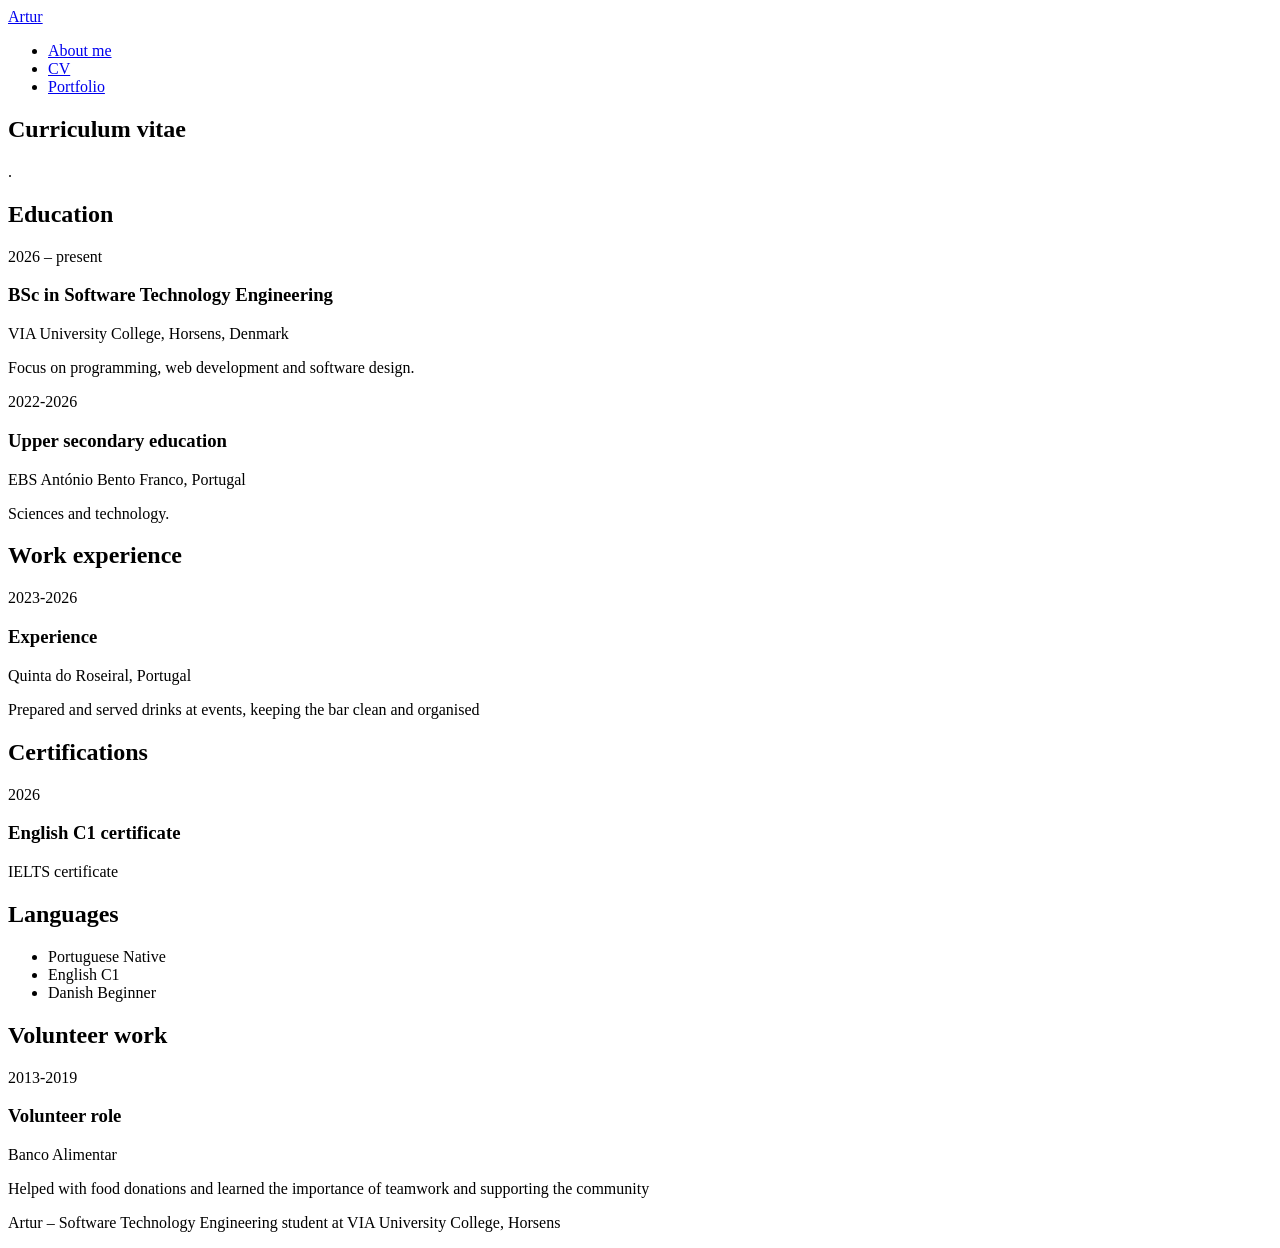
==== cv.html @ bfa625da "Add files via upload" ====
<!DOCTYPE html>
<html lang="en">
<head>
  <meta charset="utf-8">
  <meta name="viewport" content="width=device-width, initial-scale=1">
  <title>CV | Artur</title>
  <meta name="description" content="Education, experience, certifications, languages and volunteer work.">
  <link rel="stylesheet" href="css/styles.css">
</head>
<body>
  <header class="site-header">
 <div class="tile-band" aria-hidden="true"></div>
 <div class="header-inner">
 <a class="site-name" href="about-me.html">Artur</a>
 <nav aria-label="Main navigation">
 <ul class="nav-list">
 <li><a href="about-me.html">About me</a></li>
 <li><a href="cv.html" aria-current="page">CV</a></li>
   <li><a href="portfolio.html">Portfolio</a></li>
 </ul>
 </nav>
  </div>
  </header>
  <main>
   <section class="page-intro">
 <h1>Curriculum vitae</h1>
 <p class="lead">.</p>
    </section>
 <section class="cv-section" aria-labelledby="education">
 <h2 id="education">Education</h2>
 <article class="cv-entry">
 <p class="cv-date">2026 &ndash; present</p>
<div> <h3>BSc in Software Technology Engineering</h3>
<p class="cv-place">VIA University College, Horsens, Denmark</p>
 <p>Focus on programming, web development and software design.</p>
</div>
</article>
 <article class="cv-entry">
 <p class="cv-date">2022-2026</p>
 <div>
 <h3>Upper secondary education</h3>
 <p class="cv-place">EBS António Bento Franco, Portugal</p>
 <p>Sciences and technology.</p>
  </div>
 </article>
  </section>
 <section class="cv-section" aria-labelledby="experience">
 <h2 id="experience">Work experience</h2>
 <article class="cv-entry">
  <p class="cv-date">2023-2026</p>
  <div>
 <h3>Experience</h3>
 <p class="cv-place">Quinta do Roseiral, Portugal</p>
 <p>Prepared and served drinks at events, keeping the bar clean and organised</p>
   </div>
 </article>
  </section>

   <section class="cv-section" aria-labelledby="certifications">
  <h2 id="certifications">Certifications</h2>
 <article class="cv-entry">
  <p class="cv-date">2026</p>
  <div>
  <h3>English C1 certificate</h3>
 <p class="cv-place">IELTS certificate</p>
</div>
</article>
 </section>

<section class="cv-section" aria-labelledby="languages">
 <h2 id="languages">Languages</h2>
  <ul class="skill-list">
  <li>Portuguese <span>Native</span></li>
 <li>English <span>C1</span></li>
 <li>Danish <span>Beginner</span></li>
      </ul>
    </section>

<section class="cv-section" aria-labelledby="volunteering">
 <h2 id="volunteering">Volunteer work</h2>
 <article class="cv-entry">
 <p class="cv-date">2013-2019</p>
  <div>
  <h3>Volunteer role</h3>
 <p class="cv-place">Banco Alimentar</p>
 <p>Helped with food donations and learned the importance of teamwork and supporting the community</p>
 </div>
</article>
</section>
  </main>
  <footer class="site-footer">
    <p>Artur &ndash; Software Technology Engineering student at VIA University College, Horsens</p>
  </footer>
</body>
</html>
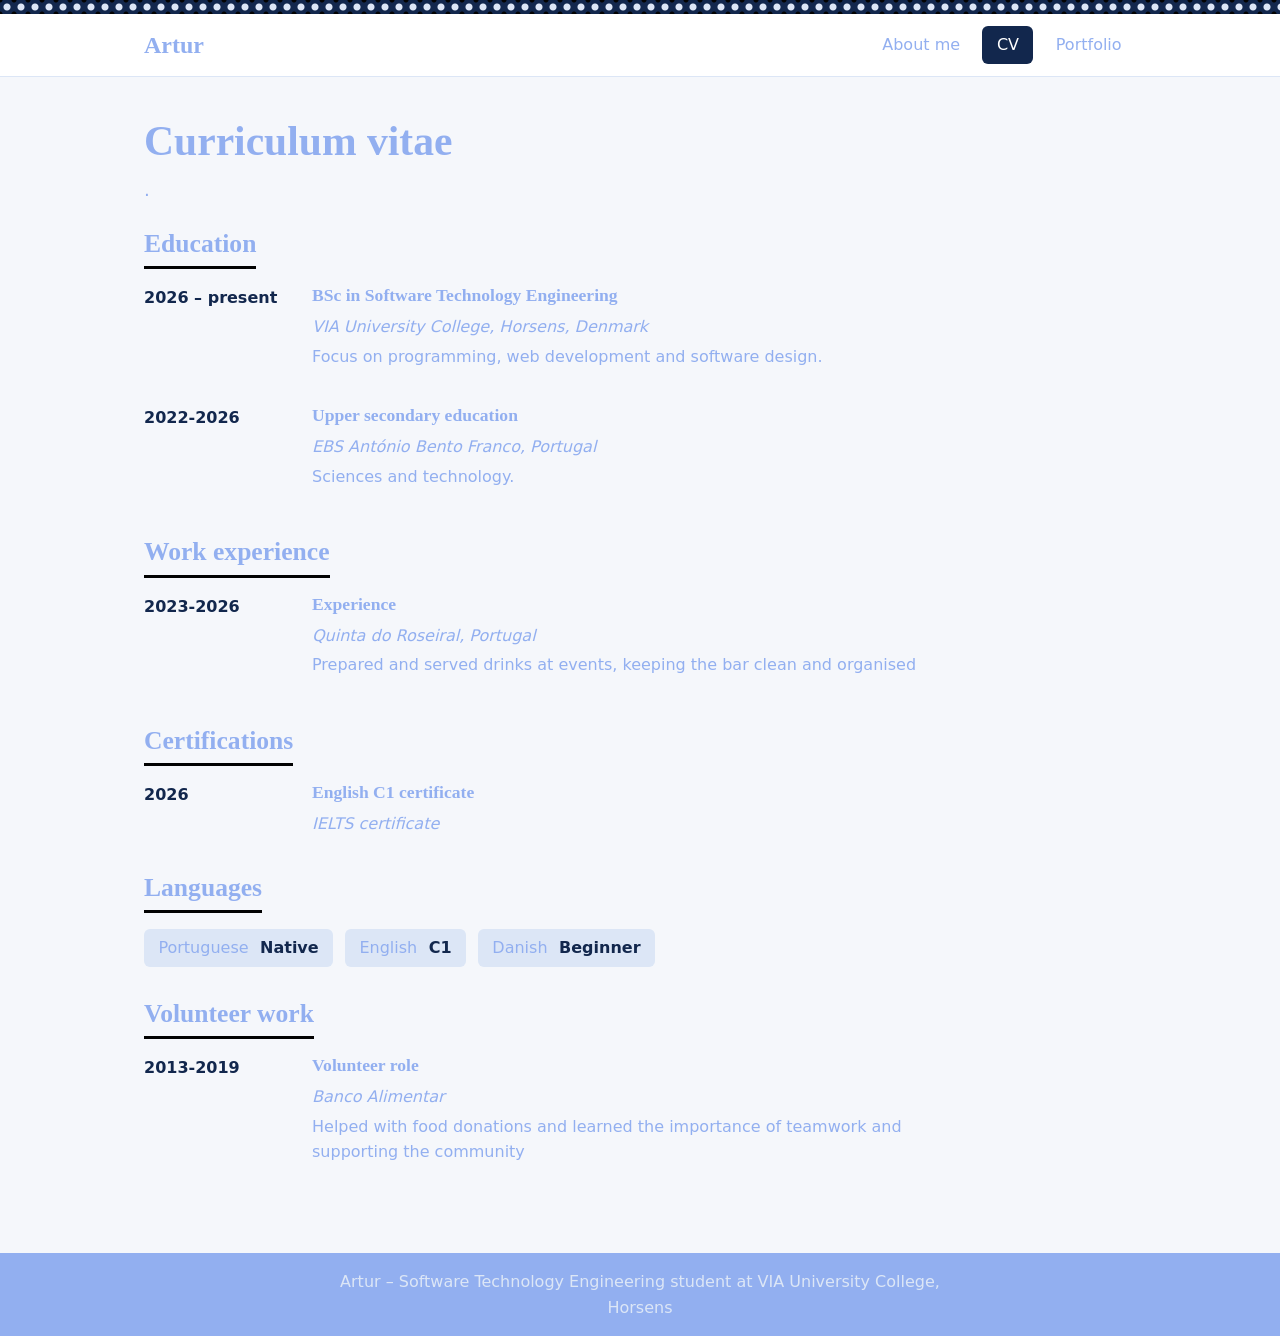
==== commit 66593fda: "Add files via upload" ====
--- a/cv.html
+++ b/cv.html
@@ -5,7 +5,7 @@
   <meta name="viewport" content="width=device-width, initial-scale=1">
   <title>CV | Artur</title>
   <meta name="description" content="Education, experience, certifications, languages and volunteer work.">
-  <link rel="stylesheet" href="css/styles.css">
+  <link rel="stylesheet" href="styles.css">
 </head>
 <body>
   <header class="site-header">
--- a/styles.css
+++ b/styles.css
@@ -0,0 +1,278 @@
+
+:root {
+  --paper: #f5f7fb;
+  --ink: #92aff0;
+  --azulejo: #12274d;
+  --tile: #dce6f6;
+  --marigold: #020202;
+  --white: #ffffff;
+  --radius: 6px;
+  --space: 1rem;
+}
+
+*,
+*::before,
+*::after {
+  box-sizing: border-box;
+}
+
+body {
+  margin: 0;
+  background: var(--paper);
+  color: var(--ink);
+  font-family: system-ui, -apple-system, "Segoe UI", Roboto, sans-serif;
+  font-size: 1rem;
+  line-height: 1.6;
+  display: flex;
+  flex-direction: column;
+  min-height: 100vh;
+}
+
+h1,
+h2,
+h3 {
+  font-family: Georgia, "Times New Roman", serif;
+  line-height: 1.2;
+  margin: 0 0 0.5rem;
+}
+
+h1 { font-size: 2rem; }
+h2 { font-size: 1.4rem; }
+h3 { font-size: 1.1rem; }
+
+p { margin: 0 0 var(--space); max-width: 65ch; }
+img { max-width: 100%; height: auto; display: block; }
+
+a { color: var(--azulejo); }
+a:focus-visible {
+  outline: 3px solid var(--marigold);
+  outline-offset: 2px;
+}
+
+.lead { font-size: 1.15rem; }
+
+/* ---------- Header and navigation (Flexbox) ---------- */
+.tile-band {
+  height: 14px;
+  background-color: var(--azulejo);
+  background-image:
+    radial-gradient(circle, var(--tile) 3px, transparent 4px),
+    radial-gradient(circle, var(--marigold) 2px, transparent 3px);
+  background-size: 14px 14px, 14px 14px;
+  background-position: 0 0, 7px 7px;
+}
+
+.site-header {
+  background: var(--white);
+  border-bottom: 1px solid var(--tile);
+}
+
+.header-inner {
+  display: flex;
+  flex-direction: column;
+  align-items: center;
+  gap: 0.5rem;
+  padding: 0.75rem var(--space);
+  max-width: 64rem;
+  margin: 0 auto;
+}
+
+.site-name {
+  font-family: Georgia, "Times New Roman", serif;
+  font-size: 1.5rem;
+  font-weight: bold;
+  color: var(--ink);
+  text-decoration: none;
+}
+
+.nav-list {
+  display: flex;
+  flex-wrap: wrap;
+  justify-content: center;
+  gap: 0.5rem;
+  list-style: none;
+  margin: 0;
+  padding: 0;
+}
+
+.nav-list a {
+  display: block;
+  padding: 0.4rem 0.9rem;
+  border-radius: var(--radius);
+  color: var(--ink);
+  text-decoration: none;
+}
+
+.nav-list a:hover { background: var(--tile); }
+
+.nav-list a[aria-current="page"] {
+  background: var(--azulejo);
+  color: var(--white);
+}
+
+/* ---------- Layout ---------- */
+main {
+  flex: 1;
+  width: 100%;
+  max-width: 64rem;
+  margin: 0 auto;
+  padding: 1.5rem var(--space) 2.5rem;
+}
+
+.page-intro { margin-bottom: 1.5rem; }
+
+.button {
+  display: inline-block;
+  padding: 0.6rem 1.2rem;
+  background: var(--marigold);
+  color: var(--ink);
+  font-weight: bold;
+  text-decoration: none;
+  border-radius: var(--radius);
+}
+
+.button:hover { background: var(--ink); color: var(--white); }
+
+/* ---------- About me ---------- */
+.hero {
+  display: flex;
+  flex-direction: column;
+  align-items: center;
+  gap: 1.5rem;
+  margin-bottom: 2rem;
+}
+
+.portrait {
+  margin: 0;
+  width: 12rem;
+  border: 6px solid var(--white);
+  border-radius: 50%;
+  overflow: hidden;
+  box-shadow: 0 0 0 3px var(--azulejo);
+}
+
+.content-grid {
+  display: grid;
+  gap: var(--space);
+}
+
+.panel {
+  background: var(--white);
+  border-left: 5px solid var(--azulejo);
+  border-radius: var(--radius);
+  padding: 1.25rem;
+}
+
+/* ---------- CV ---------- */
+.cv-section { margin-bottom: 2rem; }
+
+.cv-section > h2 {
+  padding-bottom: 0.4rem;
+  border-bottom: 3px solid var(--marigold);
+  display: inline-block;
+  margin-bottom: 1rem;
+}
+
+.cv-entry {
+  display: flex;
+  flex-direction: column;
+  gap: 0.25rem;
+  margin-bottom: 1.25rem;
+}
+
+.cv-date {
+  margin: 0;
+  font-weight: bold;
+  color: var(--azulejo);
+}
+
+.cv-place { font-style: italic; margin-bottom: 0.25rem; }
+
+.skill-list {
+  list-style: none;
+  margin: 0;
+  padding: 0;
+  display: flex;
+  flex-wrap: wrap;
+  gap: 0.75rem;
+}
+
+.skill-list li {
+  background: var(--tile);
+  padding: 0.4rem 0.9rem;
+  border-radius: var(--radius);
+}
+
+.skill-list span {
+  margin-left: 0.4rem;
+  font-weight: bold;
+  color: var(--azulejo);
+}
+
+/* ---------- Portfolio (Grid) ---------- */
+.project-grid {
+  display: grid;
+  grid-template-columns: 1fr;
+  gap: 1.25rem;
+}
+
+.project {
+  display: flex;
+  flex-direction: column;
+  background: var(--white);
+  border-radius: var(--radius);
+  overflow: hidden;
+  border: 1px solid var(--tile);
+}
+
+.project-body { padding: 1rem 1.25rem; }
+.tech { font-size: 0.95rem; }
+
+/* ---------- Footer ---------- */
+.site-footer {
+  background: var(--ink);
+  color: var(--tile);
+  padding: 1rem var(--space);
+  text-align: center;
+}
+
+.site-footer p { margin: 0 auto; }
+
+/* ---------- Tablet: 768px and up ---------- */
+@media (min-width: 768px) {
+  h1 { font-size: 2.6rem; }
+  h2 { font-size: 1.6rem; }
+
+  .header-inner {
+    flex-direction: row;
+    justify-content: space-between;
+  }
+
+  .hero {
+    flex-direction: row;
+    align-items: center;
+    gap: 2.5rem;
+  }
+
+  .portrait { flex-shrink: 0; width: 15rem; }
+
+  .content-grid { grid-template-columns: repeat(3, 1fr); }
+
+  .cv-entry {
+    flex-direction: row;
+    gap: 1.5rem;
+  }
+
+  .cv-date { flex: 0 0 9rem; }
+
+  .project-grid { grid-template-columns: repeat(2, 1fr); }
+}
+
+/* ---------- Desktop: 1024px and up ---------- */
+@media (min-width: 1024px) {
+  main { padding-top: 2.5rem; }
+
+  .portrait { width: 18rem; }
+
+  .project-grid { grid-template-columns: repeat(3, 1fr); }
+}
